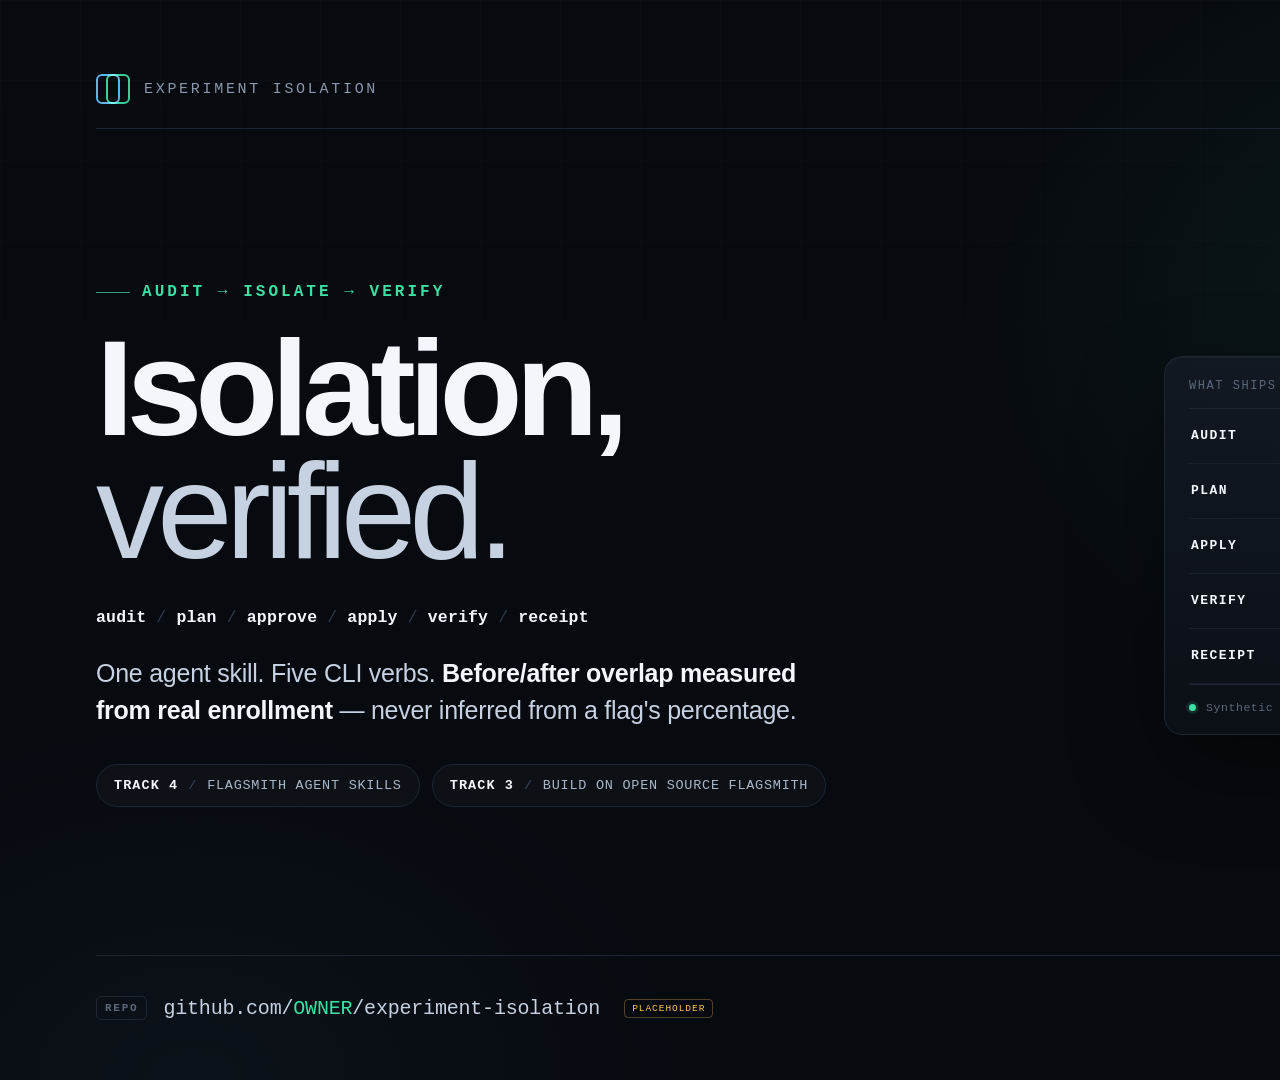
==== video/endcard.html @ 723dc2e5 "Experiment Isolation: agent skill, engine, and self-hosted lab" ====
<!doctype html>
<html lang="en">
<head>
<meta charset="utf-8">
<meta name="viewport" content="width=1920, initial-scale=1">
<title>Experiment Isolation — end card</title>
<style>
  :root {
    --bg: #070a0f;
    --panel: #0d1219;
    --line: #1d2734;
    --ink: #f3f7fc;
    --soft: #c6d2e1;
    --muted: #8b99ac;
    --dim: #5c697a;
    --green: #3de0a4;
    --red: #ff5c5c;
    --cyan: #67c8ff;
    --mono: ui-monospace, "SF Mono", SFMono-Regular, Menlo, Consolas, monospace;
  }
  * { box-sizing: border-box; }
  html, body {
    margin: 0;
    width: 1920px;
    height: 1080px;
    overflow: hidden;
    background: var(--bg);
    color: var(--ink);
    font-family: -apple-system, BlinkMacSystemFont, "SF Pro Display", "Segoe UI", Helvetica, Arial, sans-serif;
    -webkit-font-smoothing: antialiased;
  }
  .frame {
    position: relative;
    width: 1920px;
    height: 1080px;
    padding: 74px 96px 60px;
    display: flex;
    flex-direction: column;
    background:
      radial-gradient(860px 640px at 80% 30%, rgba(61, 224, 164, 0.085), transparent 68%),
      radial-gradient(720px 520px at 10% 100%, rgba(103, 200, 255, 0.045), transparent 70%),
      var(--bg);
  }
  .grid {
    position: absolute;
    inset: 0;
    background-image:
      linear-gradient(rgba(255,255,255,0.03) 1px, transparent 1px),
      linear-gradient(90deg, rgba(255,255,255,0.03) 1px, transparent 1px);
    background-size: 80px 80px;
    mask-image: linear-gradient(180deg, rgba(0,0,0,0.5), transparent 78%);
  }
  .top {
    position: relative;
    display: flex;
    align-items: center;
    justify-content: space-between;
    padding-bottom: 24px;
    border-bottom: 1px solid var(--line);
  }
  .brand {
    display: flex;
    align-items: center;
    gap: 14px;
    font-family: var(--mono);
    font-size: 15px;
    letter-spacing: 0.18em;
    text-transform: uppercase;
    color: var(--muted);
  }
  .mark { position: relative; width: 34px; height: 30px; }
  .mark i {
    position: absolute;
    top: 0;
    width: 24px;
    height: 30px;
    border-radius: 6px;
    border: 2px solid var(--cyan);
    opacity: 0.9;
  }
  .mark i:first-child { left: 0; }
  .mark i:last-child { right: 0; border-color: var(--green); mix-blend-mode: screen; }
  .top-right {
    font-family: var(--mono);
    font-size: 13px;
    letter-spacing: 0.14em;
    text-transform: uppercase;
    color: var(--dim);
  }
  .main {
    position: relative;
    flex: 1;
    display: grid;
    grid-template-columns: 1.12fr 0.88fr;
    gap: 80px;
    align-items: center;
    padding: 30px 0 24px;
  }
  .eyebrow {
    display: flex;
    align-items: center;
    gap: 12px;
    font-family: var(--mono);
    font-size: 16px;
    font-weight: 600;
    letter-spacing: 0.19em;
    text-transform: uppercase;
    color: var(--green);
  }
  .eyebrow::before { content: ""; width: 34px; height: 1px; background: var(--green); opacity: 0.7; }
  h1 {
    margin: 26px 0 0;
    font-size: 136px;
    line-height: 0.9;
    letter-spacing: -0.052em;
    font-weight: 620;
  }
  h1 .second { display: block; color: var(--soft); font-weight: 300; }
  .pipeline {
    display: flex;
    flex-wrap: wrap;
    align-items: center;
    gap: 10px;
    margin-top: 36px;
    font-family: var(--mono);
    font-size: 16.5px;
    letter-spacing: 0.01em;
    color: var(--muted);
  }
  .pipeline b { color: var(--ink); font-weight: 600; }
  .pipeline .sep { color: #2f3c4c; }
  .claim {
    margin: 28px 0 0;
    max-width: 760px;
    font-size: 25px;
    line-height: 1.5;
    color: var(--soft);
    letter-spacing: -0.01em;
  }
  .claim strong { color: var(--ink); font-weight: 600; }

  .proof {
    border: 1px solid var(--line);
    border-radius: 18px;
    background: linear-gradient(180deg, rgba(18,25,35,0.95), rgba(11,16,23,0.97));
    box-shadow: 0 34px 90px rgba(0,0,0,0.4), inset 0 1px 0 rgba(255,255,255,0.04);
    padding: 22px 24px 20px;
    width: 100%;
    max-width: 660px;
    justify-self: end;
  }
  .proof-head {
    display: flex;
    align-items: center;
    justify-content: space-between;
    padding-bottom: 15px;
    border-bottom: 1px solid var(--line);
    font-family: var(--mono);
    font-size: 12px;
    letter-spacing: 0.13em;
    text-transform: uppercase;
    color: var(--dim);
  }
  .proof-head .file { color: var(--muted); }
  .row {
    display: grid;
    grid-template-columns: 116px 1fr auto;
    align-items: center;
    gap: 14px;
    padding: 15px 2px;
    border-bottom: 1px solid rgba(29,39,52,0.62);
  }
  .row:last-of-type { border-bottom: 0; }
  .verb {
    font-family: var(--mono);
    font-size: 13px;
    font-weight: 700;
    letter-spacing: 0.11em;
    text-transform: uppercase;
    color: var(--ink);
  }
  .what { font-size: 15.5px; color: var(--muted); letter-spacing: -0.005em; }
  .ok {
    font-family: var(--mono);
    font-size: 11px;
    font-weight: 700;
    letter-spacing: 0.09em;
    text-transform: uppercase;
    color: var(--green);
    padding: 5px 8px;
    border: 1px solid rgba(61,224,164,0.25);
    border-radius: 5px;
    background: rgba(61,224,164,0.06);
    white-space: nowrap;
  }
  .proof-foot {
    display: flex;
    align-items: center;
    gap: 10px;
    padding-top: 16px;
    border-top: 1px solid var(--line);
    font-family: var(--mono);
    font-size: 11.5px;
    letter-spacing: 0.05em;
    color: var(--dim);
  }
  .proof-foot .dot {
    width: 7px; height: 7px; border-radius: 50%;
    background: var(--green);
    box-shadow: 0 0 0 3px rgba(61,224,164,0.12);
  }

  .tracks {
    display: flex;
    flex-wrap: wrap;
    gap: 12px;
    margin-top: 34px;
  }
  .track {
    display: inline-flex;
    align-items: baseline;
    gap: 10px;
    padding: 13px 17px;
    border: 1px solid var(--line);
    border-radius: 999px;
    background: rgba(255,255,255,0.022);
    font-family: var(--mono);
    font-size: 13.5px;
    letter-spacing: 0.055em;
    text-transform: uppercase;
    color: #aab7c7;
    white-space: nowrap;
  }
  .track b { color: var(--ink); font-weight: 700; letter-spacing: 0.08em; }
  .track .divider { color: #39485a; }

  .foot {
    position: relative;
    display: flex;
    align-items: flex-end;
    justify-content: space-between;
    gap: 30px;
    padding-top: 22px;
    border-top: 1px solid var(--line);
  }
  .repo { display: flex; align-items: center; gap: 16px; min-width: 0; }
  .repo-label {
    font-family: var(--mono);
    font-size: 11px;
    font-weight: 700;
    letter-spacing: 0.16em;
    color: var(--dim);
    text-transform: uppercase;
    padding: 5px 8px;
    border: 1px solid var(--line);
    border-radius: 5px;
  }
  .repo-url {
    font-family: var(--mono);
    font-size: 20px;
    letter-spacing: -0.01em;
    color: var(--soft);
    white-space: nowrap;
  }
  .repo-url .owner { color: var(--green); }
  .placeholder {
    display: inline-block;
    margin-left: 8px;
    padding: 3px 7px;
    border: 1px solid rgba(255,196,87,0.3);
    border-radius: 4px;
    font-family: var(--mono);
    font-size: 9.5px;
    letter-spacing: 0.1em;
    color: #ffc457;
    vertical-align: 2px;
  }
  .foot-note {
    text-align: right;
    font-size: 13.5px;
    line-height: 1.55;
    color: var(--dim);
    white-space: nowrap;
  }
  .foot-note b { color: var(--muted); font-weight: 500; }
</style>
</head>
<body>
  <div class="frame">
    <div class="grid"></div>

    <header class="top">
      <div class="brand">
        <span class="mark" aria-hidden="true"><i></i><i></i></span>
        <span>Experiment Isolation</span>
      </div>
      <div class="top-right">Flagsmith Agent Skill</div>
    </header>

    <main class="main">
      <section>
        <div class="eyebrow">Audit → isolate → verify</div>
        <h1>Isolation,<span class="second">verified.</span></h1>

        <div class="pipeline">
          <b>audit</b><span class="sep">/</span>
          <b>plan</b><span class="sep">/</span>
          <b>approve</b><span class="sep">/</span>
          <b>apply</b><span class="sep">/</span>
          <b>verify</b><span class="sep">/</span>
          <b>receipt</b>
        </div>

        <p class="claim">One agent skill. Five CLI verbs. <strong>Before/after overlap measured from real enrollment</strong> — never inferred from a flag's percentage.</p>

        <div class="tracks">
          <span class="track"><b>Track 4</b><span class="divider">/</span>Flagsmith Agent Skills</span>
          <span class="track"><b>Track 3</b><span class="divider">/</span>Build on Open Source Flagsmith</span>
        </div>
      </section>

      <aside class="proof" aria-label="What the receipt records">
        <div class="proof-head">
          <span>What ships with every run</span>
          <span class="file">receipt.json</span>
        </div>

        <div class="row"><span class="verb">Audit</span><span class="what">Sampled, persisted identities — actual enrollment</span><span class="ok">measured</span></div>
        <div class="row"><span class="verb">Plan</span><span class="what">Disjoint bucket ranges + approval token</span><span class="ok">no mutation</span></div>
        <div class="row"><span class="verb">Apply</span><span class="what">Rollout disabled, audience swapped, re-enabled</span><span class="ok">gated</span></div>
        <div class="row"><span class="verb">Verify</span><span class="what">Fresh sample, overlap recomputed from zero</span><span class="ok">re-measured</span></div>
        <div class="row"><span class="verb">Receipt</span><span class="what">Before / after, changes, token count, rollback</span><span class="ok">portable</span></div>

        <div class="proof-foot"><span class="dot"></span><span>Synthetic identities · local Flagsmith · rollback included</span></div>
      </aside>
    </main>

    <footer class="foot">
      <div class="repo">
        <span class="repo-label">Repo</span>
        <span class="repo-url">github.com/<span class="owner">OWNER</span>/experiment-isolation</span>
        <span class="placeholder">PLACEHOLDER</span>
      </div>
      <div class="foot-note">
        <b>Skill + one-command lab in the description</b><br>
        Packaged for upstream contribution
      </div>
    </footer>
  </div>
</body>
</html>
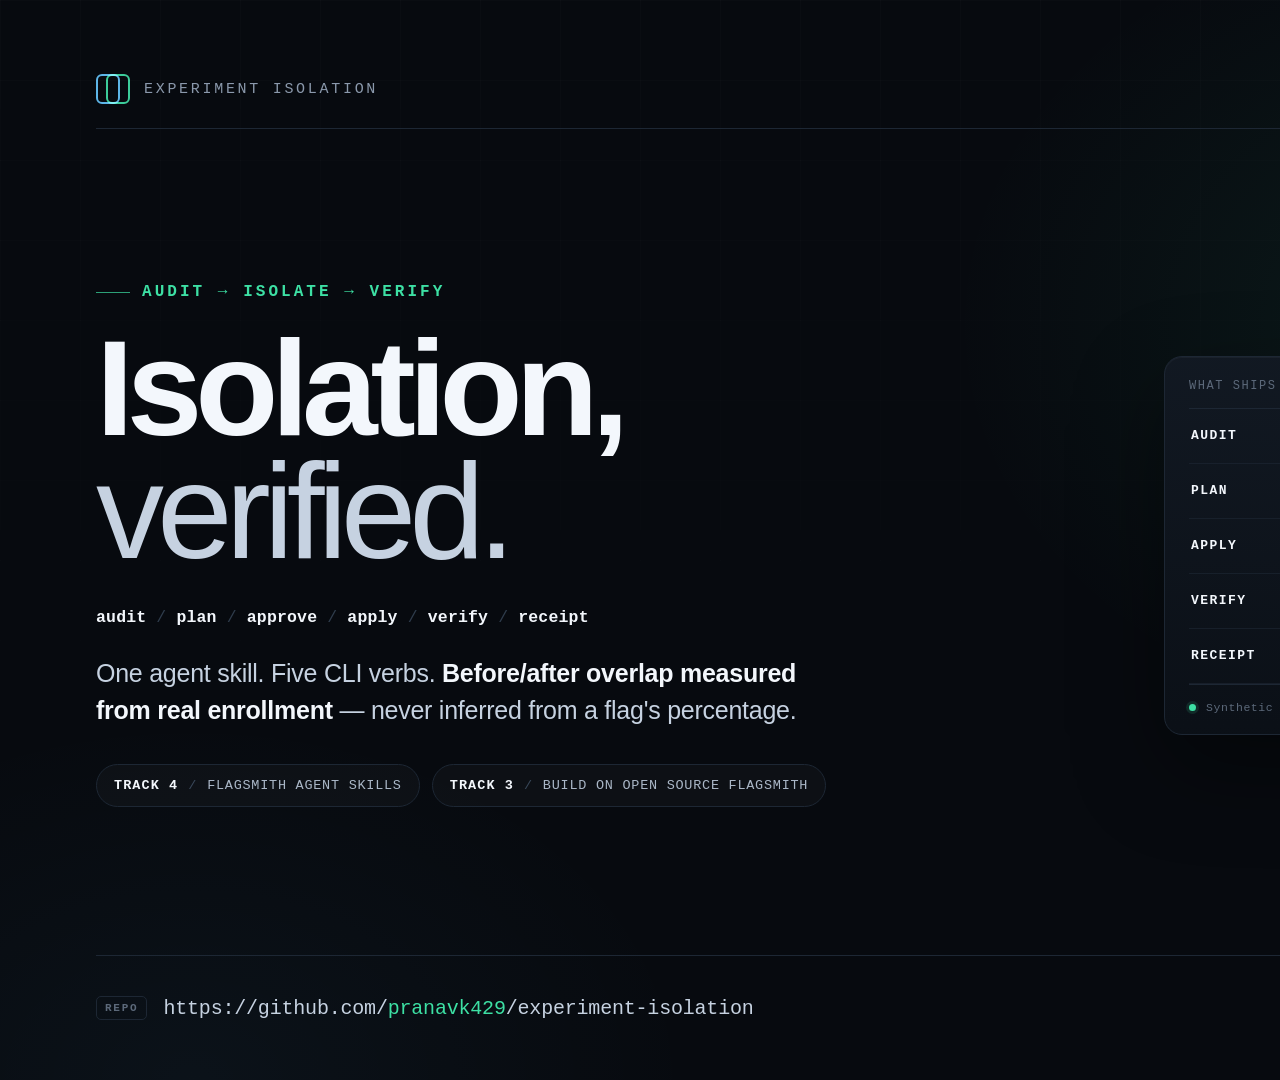
==== commit 3d18fb74: "Verified release: Experiment Isolation skill, engine, and self-hosted lab" ====
--- a/video/endcard.html
+++ b/video/endcard.html
@@ -338,8 +338,7 @@
     <footer class="foot">
       <div class="repo">
         <span class="repo-label">Repo</span>
-        <span class="repo-url">github.com/<span class="owner">OWNER</span>/experiment-isolation</span>
-        <span class="placeholder">PLACEHOLDER</span>
+        <span class="repo-url">https://github.com/<span class="owner">pranavk429</span>/experiment-isolation</span>
       </div>
       <div class="foot-note">
         <b>Skill + one-command lab in the description</b><br>
